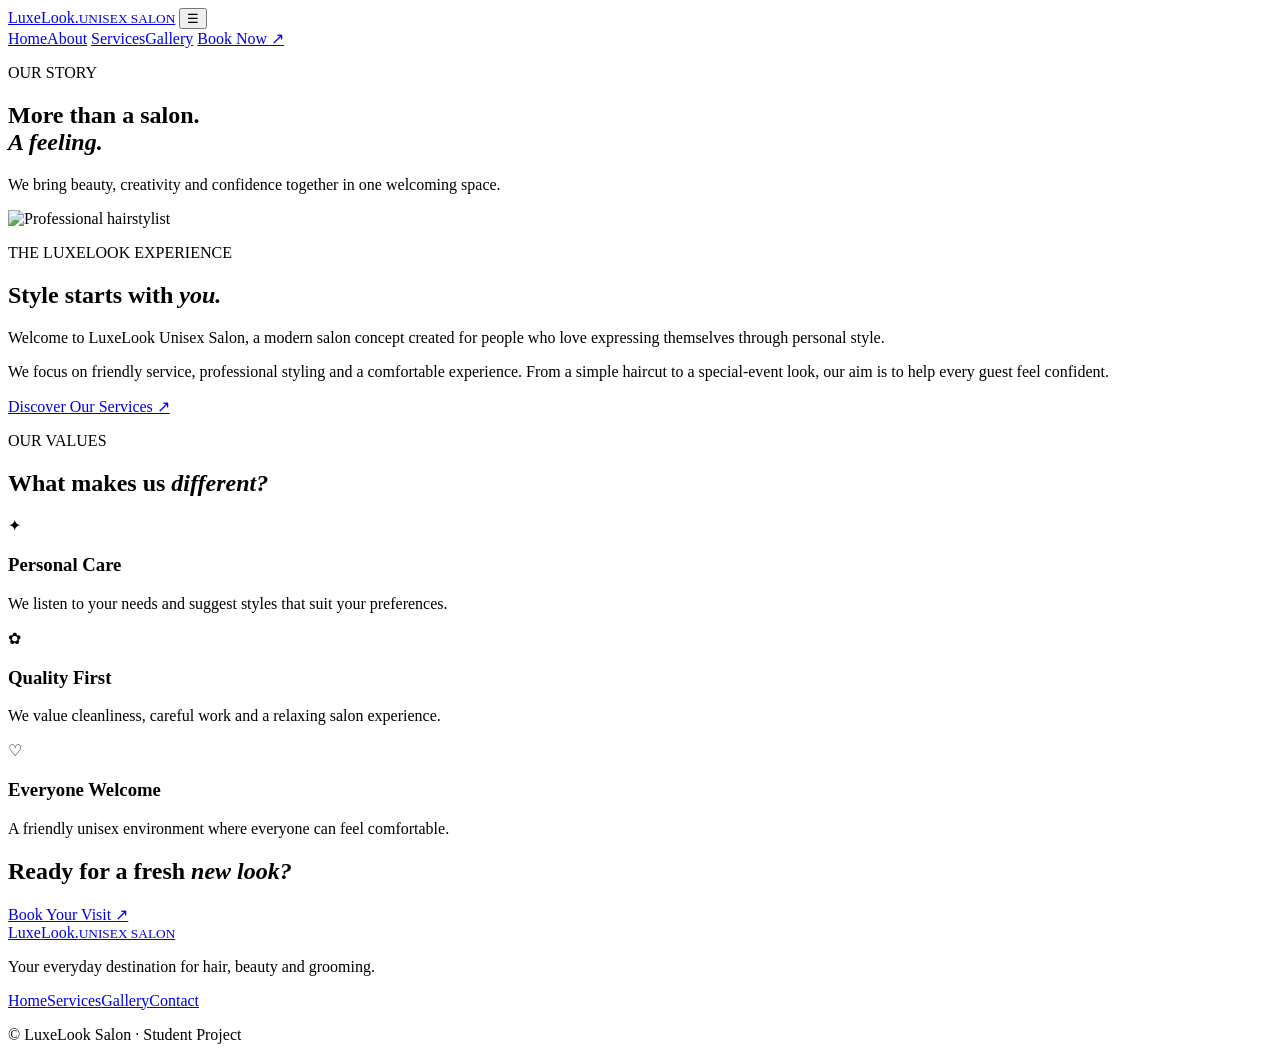
==== about.html @ 25cdb55e "Rename About.html to about.html" ====
<!DOCTYPE html>
<html lang="en">
<head>
  <meta charset="UTF-8">
  <meta name="viewport" content="width=device-width, initial-scale=1.0">
  <title>About Us | LuxeLook</title>
  <link rel="stylesheet" href="css/style.css">
  <script src="js/script.js" defer></script>
</head>
<body>
<header class="header">
  <a href="index.html" class="logo">Luxe<span>Look.</span><small>UNISEX SALON</small></a>
  <button class="menu" aria-label="Open navigation">☰</button>
  <nav class="nav">
    <a href="index.html">Home</a><a class="active" href="about.html">About</a>
    <a href="services.html">Services</a><a href="gallery.html">Gallery</a>
    <a class="nav-btn" href="contact.html">Book Now ↗</a>
  </nav>
</header>
<main>
<section class="page-hero">
  <p class="eyebrow">OUR STORY</p>
  <h1>More than a salon.<br><em>A feeling.</em></h1>
  <p>We bring beauty, creativity and confidence together in one welcoming space.</p>
</section>
<section class="about-layout section">
  <img class="about-photo" src="https://images.unsplash.com/photo-1522337360788-8b13dee7a37e?auto=format&fit=crop&w=1000&q=85" alt="Professional hairstylist">
  <div>
    <p class="eyebrow">THE LUXELOOK EXPERIENCE</p>
    <h2>Style starts with <em>you.</em></h2>
    <p>Welcome to LuxeLook Unisex Salon, a modern salon concept created for people who love expressing themselves through personal style.</p>
    <p>We focus on friendly service, professional styling and a comfortable experience. From a simple haircut to a special-event look, our aim is to help every guest feel confident.</p>
    <a class="btn" href="services.html">Discover Our Services ↗</a>
  </div>
</section>
<section class="section values">
  <div class="section-title"><p class="eyebrow">OUR VALUES</p><h2>What makes us <em>different?</em></h2></div>
  <div class="cards">
    <article class="value-card"><div class="value-icon">✦</div><h3>Personal Care</h3><p>We listen to your needs and suggest styles that suit your preferences.</p></article>
    <article class="value-card"><div class="value-icon">✿</div><h3>Quality First</h3><p>We value cleanliness, careful work and a relaxing salon experience.</p></article>
    <article class="value-card"><div class="value-icon">♡</div><h3>Everyone Welcome</h3><p>A friendly unisex environment where everyone can feel comfortable.</p></article>
  </div>
</section>
<section class="banner"><h2>Ready for a fresh <em>new look?</em></h2><a class="btn btn-light" href="contact.html">Book Your Visit ↗</a></section>
</main>
<footer class="footer">
  <a href="index.html" class="logo footer-logo">Luxe<span>Look.</span><small>UNISEX SALON</small></a>
  <p>Your everyday destination for hair, beauty and grooming.</p>
  <div class="footer-links"><a href="index.html">Home</a><a href="services.html">Services</a><a href="gallery.html">Gallery</a><a href="contact.html">Contact</a></div>
  <p class="copyright">© <span class="year"></span> LuxeLook Salon · Student Project</p>
</footer>
</body>
</html>
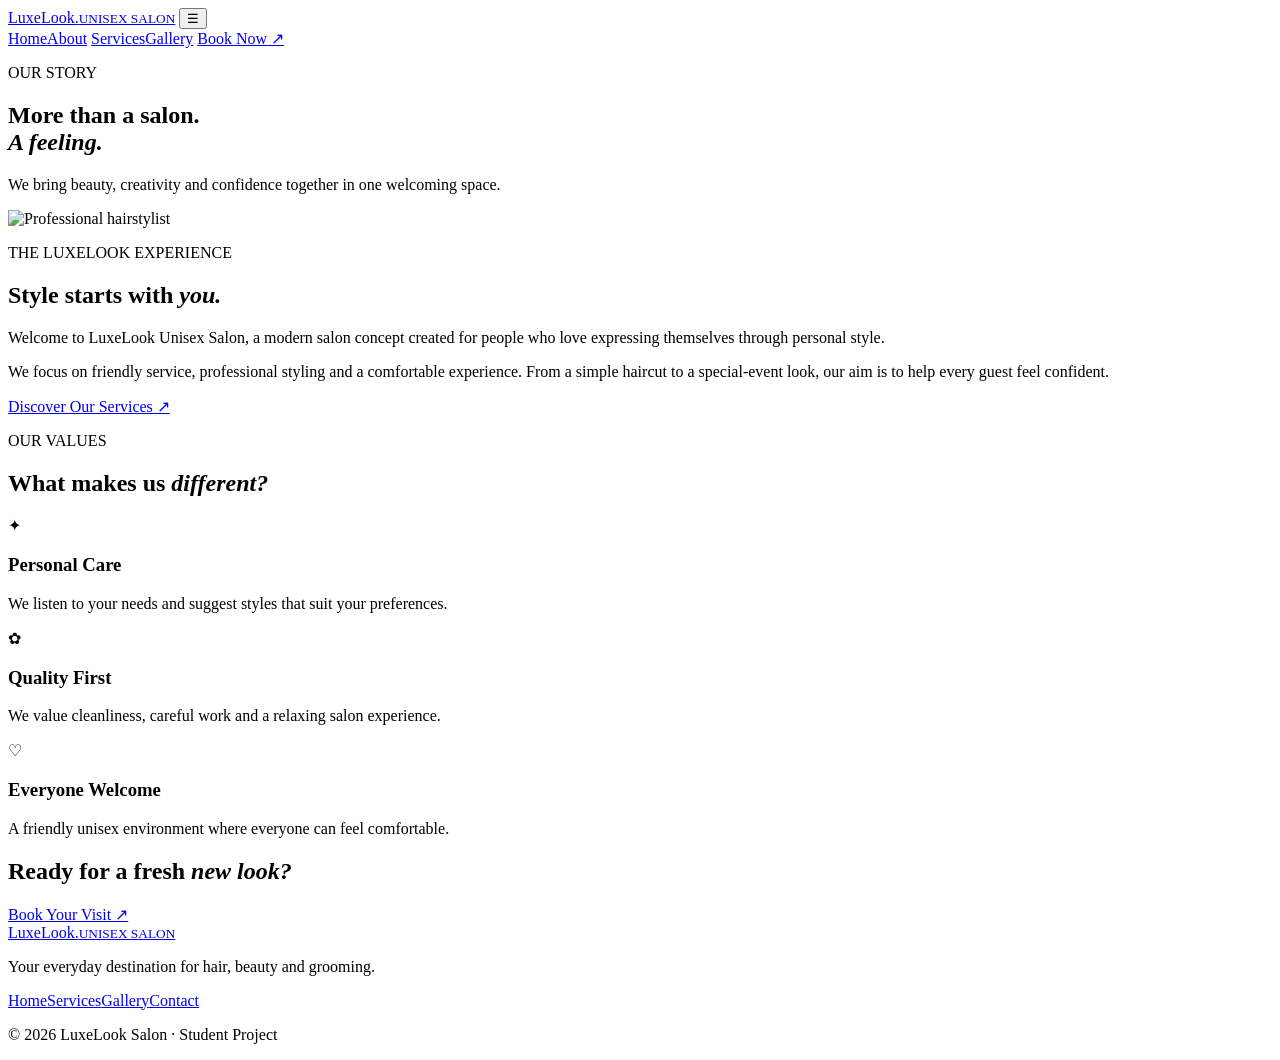
==== commit 9c1e7693: "Fix script source path in about.html" ====
--- a/about.html
+++ b/about.html
@@ -6,7 +6,7 @@
   <meta name="viewport" content="width=device-width, initial-scale=1.0">
   <title>About Us | LuxeLook</title>
   <link rel="stylesheet" href="css/style.css">
-  <script src="js/script.js" defer></script>
+  <script src="script.js" defer></script>
 </head>
 <body>
 <header class="header">
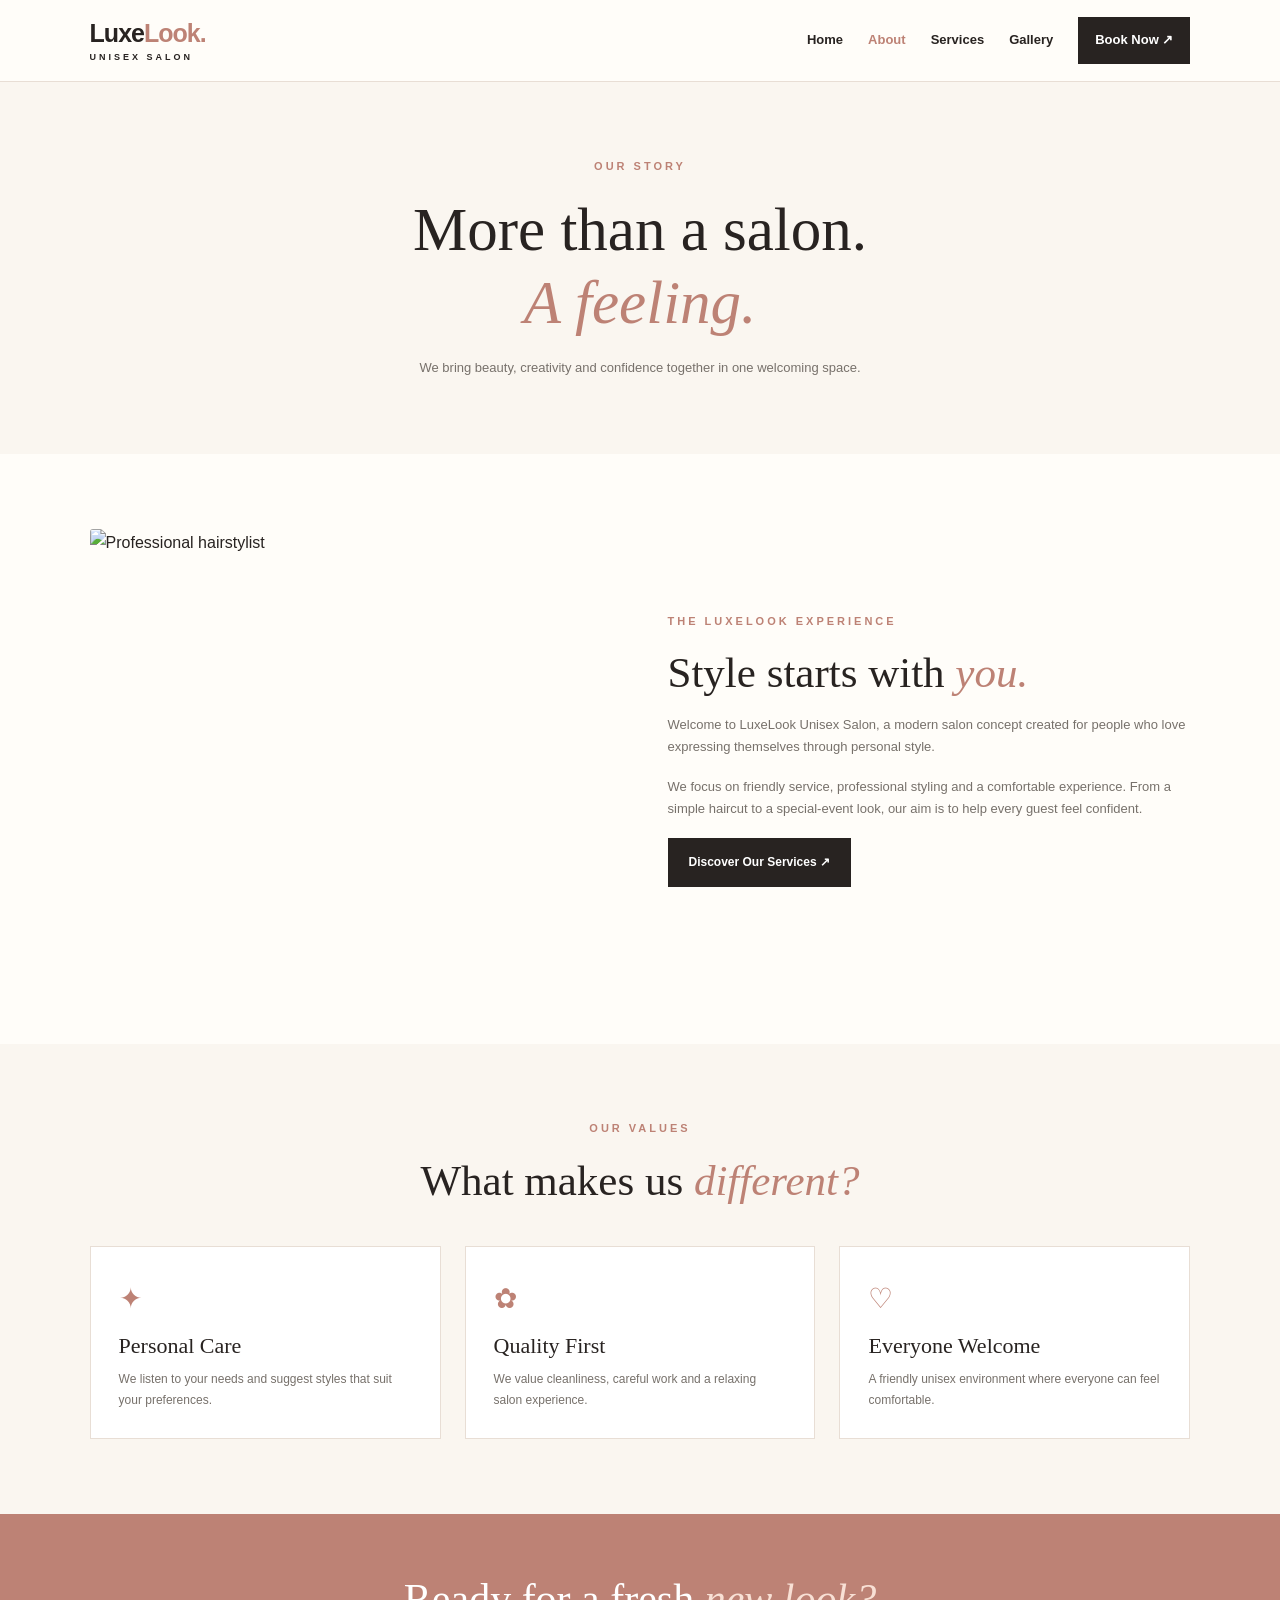
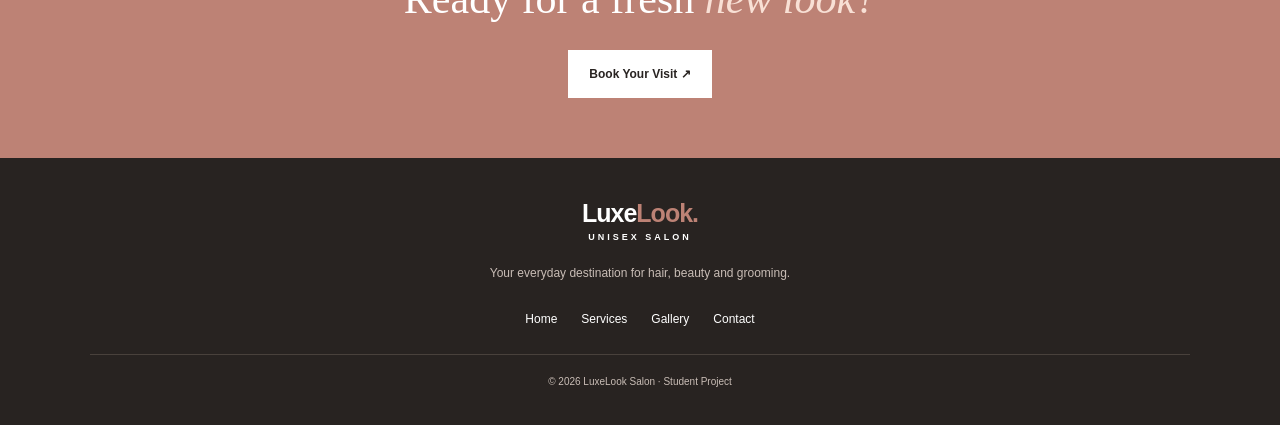
==== commit 9c57587b: "Fix stylesheet link in about.html" ====
--- a/about.html
+++ b/about.html
@@ -5,7 +5,7 @@
   <meta charset="UTF-8">
   <meta name="viewport" content="width=device-width, initial-scale=1.0">
   <title>About Us | LuxeLook</title>
-  <link rel="stylesheet" href="css/style.css">
+  <link rel="stylesheet" href="style.css">
   <script src="script.js" defer></script>
 </head>
 <body>
--- a/style.css
+++ b/style.css
@@ -0,0 +1,583 @@
+
+/* LUXELOOK UNISEX SALON - MAIN STYLESHEET */
+
+:root {
+  --cream: #faf6f0;
+  --white: #fffdf9;
+  --dark: #282321;
+  --rose: #bd8275;
+  --pink: #f0dfd7;
+  --grey: #77716b;
+  --line: #e8ded5;
+}
+
+* {
+  margin: 0;
+  padding: 0;
+  box-sizing: border-box;
+}
+
+html { scroll-behavior: smooth; }
+
+body {
+  font-family: Arial, Helvetica, sans-serif;
+  background: var(--white);
+  color: var(--dark);
+  line-height: 1.7;
+}
+
+a {
+  color: inherit;
+  text-decoration: none;
+}
+
+img {
+  display: block;
+  width: 100%;
+  object-fit: cover;
+}
+
+.header {
+  min-height: 82px;
+  padding: 15px 7%;
+  display: flex;
+  justify-content: space-between;
+  align-items: center;
+  gap: 20px;
+  background: var(--white);
+  border-bottom: 1px solid var(--line);
+  position: sticky;
+  top: 0;
+  z-index: 100;
+}
+
+.logo {
+  font-size: 25px;
+  font-weight: 800;
+  letter-spacing: -1px;
+  line-height: 1.2;
+}
+
+.logo span { color: var(--rose); }
+
+.logo small {
+  display: block;
+  font-size: 9px;
+  letter-spacing: 3px;
+  margin-top: 4px;
+}
+
+.nav {
+  display: flex;
+  align-items: center;
+  gap: 25px;
+}
+
+.nav a {
+  font-size: 13px;
+  font-weight: 600;
+  transition: color .25s;
+}
+
+.nav a:hover,
+.nav a.active { color: var(--rose); }
+
+.nav .nav-btn {
+  background: var(--dark);
+  color: white;
+  padding: 12px 17px;
+}
+
+.nav .nav-btn:hover { background: var(--rose); }
+
+.menu {
+  display: none;
+  background: transparent;
+  border: 0;
+  font-size: 27px;
+  cursor: pointer;
+}
+
+.hero {
+  padding: 65px 7%;
+  display: grid;
+  grid-template-columns: 1fr 1fr;
+  gap: 55px;
+  align-items: center;
+  background: linear-gradient(110deg, var(--cream) 55%, var(--pink) 55%);
+}
+
+.hero-text { max-width: 550px; }
+
+.eyebrow {
+  color: var(--rose);
+  font-size: 11px;
+  letter-spacing: 3px;
+  font-weight: 700;
+  margin-bottom: 17px;
+}
+
+h1, h2, h3 {
+  font-family: Georgia, "Times New Roman", serif;
+  font-weight: 500;
+  line-height: 1.2;
+}
+
+.hero h1 {
+  font-size: clamp(42px, 5vw, 70px);
+  letter-spacing: -2px;
+  margin-bottom: 22px;
+}
+
+h1 em, h2 em { color: var(--rose); }
+
+.hero-text > p:not(.eyebrow) {
+  color: var(--grey);
+  font-size: 14px;
+  margin-bottom: 28px;
+}
+
+.btn {
+  display: inline-block;
+  background: var(--dark);
+  color: white;
+  border: 0;
+  padding: 14px 21px;
+  font-size: 12px;
+  font-weight: 700;
+  cursor: pointer;
+  transition: .25s;
+}
+
+.btn:hover {
+  background: var(--rose);
+  transform: translateY(-2px);
+}
+
+.simple-link {
+  display: inline-block;
+  margin: 15px 0 15px 15px;
+  font-size: 12px;
+  font-weight: 700;
+}
+
+.mini-info {
+  margin-top: 24px;
+  color: var(--grey);
+  font-size: 11px;
+}
+
+.hero-image {
+  position: relative;
+  min-width: 0;
+}
+
+.hero-image img {
+  height: 450px;
+  border-radius: 200px 200px 3px 3px;
+}
+
+.image-tag {
+  position: absolute;
+  bottom: 22px;
+  left: -25px;
+  padding: 14px 18px;
+  background: var(--white);
+  font-size: 10px;
+  font-weight: 700;
+  letter-spacing: 1px;
+}
+
+.stats {
+  display: grid;
+  grid-template-columns: repeat(4, 1fr);
+  padding: 25px 7%;
+  border-bottom: 1px solid var(--line);
+}
+
+.stats div {
+  display: flex;
+  align-items: center;
+  justify-content: center;
+  gap: 12px;
+  border-right: 1px solid var(--line);
+}
+
+.stats div:last-child { border: 0; }
+
+.stats strong {
+  font-family: Georgia, serif;
+  font-size: 24px;
+  color: var(--rose);
+}
+
+.stats span {
+  font-size: 11px;
+  font-weight: 700;
+}
+
+.section { padding: 75px 7%; }
+
+.section-title {
+  max-width: 650px;
+  text-align: center;
+  margin: 0 auto 40px;
+}
+
+.section-title h2,
+.about-layout h2,
+.contact-info h2 {
+  font-size: clamp(30px, 4vw, 43px);
+  margin-bottom: 15px;
+}
+
+.section-title > p:last-child {
+  color: var(--grey);
+  font-size: 13px;
+}
+
+.cards {
+  display: grid;
+  grid-template-columns: repeat(3, 1fr);
+  gap: 24px;
+}
+
+.card {
+  background: white;
+  border: 1px solid var(--line);
+  overflow: hidden;
+}
+
+.card img {
+  height: 225px;
+  transition: transform .35s;
+}
+
+.card:hover img { transform: scale(1.04); }
+
+.card-content { padding: 23px; }
+
+.card-content span,
+.number {
+  color: var(--rose);
+  font-size: 10px;
+  font-weight: 700;
+  letter-spacing: 2px;
+}
+
+.card-content h3 {
+  font-size: 25px;
+  margin: 8px 0;
+}
+
+.card-content p {
+  color: var(--grey);
+  font-size: 12px;
+  margin-bottom: 14px;
+}
+
+.card-content a {
+  font-size: 12px;
+  font-weight: 700;
+}
+
+.banner {
+  background: #bd8275;
+  color: white;
+  text-align: center;
+  padding: 60px 20px;
+}
+
+.banner .eyebrow { color: #fff0e8; }
+
+.banner h2 {
+  font-size: clamp(28px, 4vw, 42px);
+  margin-bottom: 25px;
+}
+
+.banner h2 em { color: #f8e0d5; }
+
+.btn-light {
+  background: white;
+  color: var(--dark);
+}
+
+.page-hero {
+  text-align: center;
+  padding: 75px 7%;
+  background: var(--cream);
+}
+
+.page-hero h1 {
+  font-size: clamp(38px, 5vw, 61px);
+  margin-bottom: 18px;
+}
+
+.page-hero > p:last-child {
+  max-width: 600px;
+  margin: auto;
+  color: var(--grey);
+  font-size: 13px;
+}
+
+.about-layout {
+  display: grid;
+  grid-template-columns: 1fr 1fr;
+  align-items: center;
+  gap: 55px;
+}
+
+.about-photo {
+  height: 440px;
+  border-radius: 3px 3px 150px 150px;
+}
+
+.about-layout p:not(.eyebrow) {
+  color: var(--grey);
+  font-size: 13px;
+  margin-bottom: 18px;
+}
+
+.values { background: var(--cream); }
+
+.value-card {
+  padding: 28px;
+  background: white;
+  border: 1px solid var(--line);
+}
+
+.value-icon {
+  font-size: 28px;
+  color: var(--rose);
+}
+
+.value-card h3 {
+  font-size: 22px;
+  margin: 10px 0;
+}
+
+.value-card p {
+  color: var(--grey);
+  font-size: 12px;
+}
+
+.service-list {
+  max-width: 850px;
+  margin: auto;
+}
+
+.service-item {
+  display: flex;
+  align-items: center;
+  justify-content: space-between;
+  gap: 20px;
+  padding: 22px 10px;
+  border-bottom: 1px solid var(--line);
+}
+
+.service-item h3 {
+  font-size: 22px;
+  margin: 5px 0;
+}
+
+.service-item p {
+  color: var(--grey);
+  font-size: 12px;
+}
+
+.service-item > strong {
+  color: var(--rose);
+  white-space: nowrap;
+}
+
+.note {
+  color: var(--grey);
+  font-size: 11px;
+  margin-top: 20px;
+}
+
+.gallery-grid {
+  display: grid;
+  grid-template-columns: repeat(3, 1fr);
+  gap: 20px;
+}
+
+.gallery-grid figure {
+  overflow: hidden;
+  background: var(--cream);
+}
+
+.gallery-grid img {
+  height: 250px;
+  transition: transform .35s;
+}
+
+.gallery-grid figure:hover img { transform: scale(1.05); }
+
+.gallery-grid figcaption {
+  padding: 12px;
+  font-size: 12px;
+  font-weight: 700;
+}
+
+.contact-layout {
+  display: grid;
+  grid-template-columns: .9fr 1.1fr;
+  gap: 55px;
+  align-items: start;
+}
+
+.contact-info > p:not(.eyebrow) {
+  color: var(--grey);
+  font-size: 13px;
+}
+
+.detail {
+  margin: 28px 0;
+}
+
+.detail strong { font-size: 13px; }
+
+.detail p {
+  color: var(--grey);
+  font-size: 12px;
+}
+
+.booking-form {
+  background: var(--cream);
+  padding: 30px;
+}
+
+.booking-form h2 {
+  font-size: 30px;
+  margin-bottom: 22px;
+}
+
+.booking-form label {
+  display: block;
+  margin: 14px 0 5px;
+  font-size: 12px;
+  font-weight: 700;
+}
+
+.booking-form input,
+.booking-form select,
+.booking-form textarea {
+  width: 100%;
+  padding: 12px;
+  border: 1px solid var(--line);
+  background: white;
+  outline: none;
+  font: inherit;
+  font-size: 12px;
+}
+
+.booking-form input:focus,
+.booking-form select:focus,
+.booking-form textarea:focus {
+  border-color: var(--rose);
+}
+
+.booking-form textarea { resize: vertical; }
+
+.form-submit {
+  width: 100%;
+  margin-top: 20px;
+}
+
+#formMessage {
+  margin-top: 12px;
+  color: #376b43;
+  font-size: 12px;
+}
+
+.footer {
+  padding: 40px 7% 20px;
+  background: var(--dark);
+  color: white;
+  text-align: center;
+}
+
+.footer-logo { display: inline-block; }
+
+.footer > p {
+  color: #c9bdb6;
+  font-size: 12px;
+  margin: 15px 0;
+}
+
+.footer-links {
+  display: flex;
+  justify-content: center;
+  gap: 24px;
+  flex-wrap: wrap;
+  margin: 25px 0;
+}
+
+.footer-links a { font-size: 12px; }
+
+.footer-links a:hover { color: #e4a99b; }
+
+.footer .copyright {
+  border-top: 1px solid #49413c;
+  padding-top: 18px;
+  font-size: 10px;
+}
+
+@media (max-width: 800px) {
+  .header { padding: 15px 5%; }
+  .menu { display: block; }
+  .nav {
+    display: none;
+    position: absolute;
+    top: 100%;
+    left: 0;
+    right: 0;
+    background: white;
+    padding: 15px 5%;
+    flex-direction: column;
+    align-items: stretch;
+    gap: 0;
+    box-shadow: 0 8px 15px #00000010;
+  }
+  .nav.open { display: flex; }
+  .nav a { padding: 12px 0; }
+  .nav .nav-btn { padding: 12px; text-align: center; }
+  .hero { padding: 45px 6%; gap: 25px; }
+  .hero-image img { height: 340px; }
+  .cards { gap: 13px; }
+  .card img { height: 170px; }
+  .card-content { padding: 15px; }
+  .about-layout, .contact-layout { gap: 30px; }
+}
+
+@media (max-width: 600px) {
+  .hero {
+    grid-template-columns: 1fr;
+    background: var(--cream);
+    padding: 40px 6%;
+  }
+  .hero h1 { font-size: 48px; }
+  .hero-image { g: 10px 0 0 15px; }
+  .hero-image img { height: 340px; }
+  .image-tag { left: -15px; }
+  .stats { grid-template-columns: 1fr 1fr; gap: 18px; }
+  .stats div { justify-content: flex-start; border: 0; }
+  .section { padding: 55px 6%; }
+  .cards, .about-layout, .contact-layout { grid-template-columns: 1fr; }
+  .card img { height: 240px; }
+  .about-photo { height: 330px; }
+  .gallery-grid { grid-template-columns: 1fr 1fr; gap: 12px; }
+  .gallery-grid img { height: 180px; }
+  .booking-form { padding: 22px; }
+  .service-item h3 { font-size: 18px; }
+  .page-hero { padding: 55px 6%; }
+  .banner { padding: 48px 15px; }
+}
+
+@media (prefers-reduced-motion: reduce) {
+  *, *::before, *::after {
+    scroll-behavior: auto !important;
+    transition: none !important;
+  }
+}
